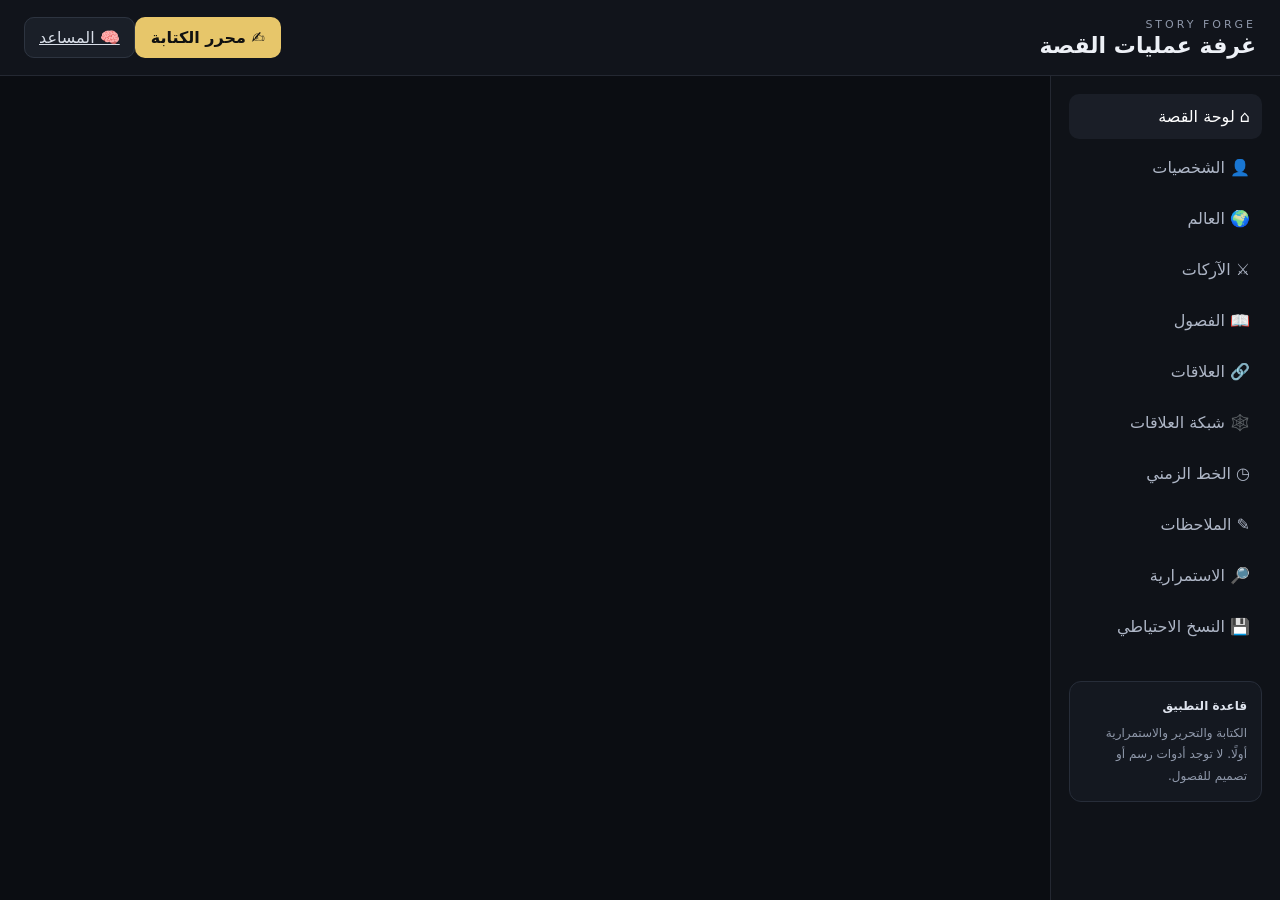
==== story-forge/index.html @ e612106c "fix(story-forge): remove incomplete version-history navigation" ====
<!doctype html><html lang="ar" dir="rtl"><head><meta charset="utf-8"><meta name="viewport" content="width=device-width,initial-scale=1,viewport-fit=cover"><meta name="theme-color" content="#0b0d12"><meta name="mobile-web-app-capable" content="yes"><meta name="apple-mobile-web-app-capable" content="yes"><link rel="manifest" href="manifest.webmanifest"><title>Story Forge — غرفة عمليات القصة</title><link rel="stylesheet" href="style.css"></head><body><header class="topbar"><div><div class="eyebrow">STORY FORGE</div><h1>غرفة عمليات القصة</h1></div><div class="top-actions"><a class="primary" href="writer.html">✍️ محرر الكتابة</a><a class="ghost" href="assistant.html">🧠 المساعد</a></div></header><div class="app"><aside class="sidebar"><button class="nav active" data-view="dashboard">⌂ لوحة القصة</button><button class="nav" data-view="characters">👤 الشخصيات</button><button class="nav" data-view="world">🌍 العالم</button><button class="nav" data-view="arcs">⚔️ الآركات</button><button class="nav" data-view="chapters">📖 الفصول</button><button class="nav" data-view="relationships">🔗 العلاقات</button><button class="nav" data-view="graph">🕸️ شبكة العلاقات</button><button class="nav" data-view="timeline">◷ الخط الزمني</button><button class="nav" data-view="notes">✎ الملاحظات</button><button class="nav" data-view="continuity">🔎 الاستمرارية</button><button class="nav" data-view="export">💾 النسخ الاحتياطي</button><div class="side-note"><b>قاعدة التطبيق</b><span>الكتابة والتحرير والاستمرارية أولًا. لا توجد أدوات رسم أو تصميم للفصول.</span></div></aside><main id="main"></main></div><script src="app.js"></script><script>if('serviceWorker' in navigator)navigator.serviceWorker.register('./sw.js').catch(()=>{});</script></body></html>
---- story-forge/style.css ----
*{box-sizing:border-box}body{margin:0;font-family:system-ui,-apple-system,Segoe UI,Tahoma,sans-serif;background:#0b0d12;color:#edf0f6}button,input,textarea,select,a{font:inherit}button,a{cursor:pointer}.topbar{height:76px;border-bottom:1px solid #242832;background:#11141b;display:flex;align-items:center;justify-content:space-between;padding:0 24px}.eyebrow{font-size:11px;letter-spacing:3px;color:#8f98aa}.topbar h1{margin:2px 0 0;font-size:22px}.primary{background:#e7c66a;color:#111;border:0;border-radius:10px;padding:11px 16px;font-weight:800;text-decoration:none}.app{display:grid;grid-template-columns:230px 1fr;min-height:calc(100vh - 76px)}.sidebar{border-left:1px solid #242832;background:#0f1218;padding:18px}.nav{width:100%;display:block;text-align:right;background:transparent;color:#aeb6c6;border:0;padding:13px 12px;border-radius:10px;margin-bottom:6px}.nav:hover,.nav.active{background:#1a1e27;color:#fff}.side-note{margin-top:32px;padding:14px;border:1px solid #272d39;border-radius:12px;background:#141820;color:#8f98aa;font-size:12px;line-height:1.8}.side-note b{display:block;color:#dfe4ee;margin-bottom:5px}.side-note span{display:block}main{padding:30px;max-width:1250px;width:100%;margin:auto}.hero{display:flex;justify-content:space-between;gap:20px;align-items:end;margin-bottom:24px}.hero h2{font-size:32px;margin:5px 0}.muted{color:#8993a6}.grid{display:grid;grid-template-columns:repeat(3,1fr);gap:14px}.card{background:#131720;border:1px solid #252b36;border-radius:15px;padding:18px}.stat{font-size:30px;font-weight:800;margin-top:7px}.section-title{margin:28px 0 12px;font-size:17px}.item{padding:15px;border-top:1px solid #272d39}.item:first-child{border-top:0}.pill{display:inline-block;padding:4px 8px;border-radius:999px;background:#202631;color:#cdd4df;font-size:11px}.danger{color:#ff8d8d;background:transparent;border:0;padding:10px 14px}.good{color:#9dd9aa}.two{display:grid;grid-template-columns:1fr 1fr;gap:10px}.empty{padding:40px;text-align:center;color:#7f899a;border:1px dashed #313745;border-radius:13px}.toolbar{display:flex;gap:8px;margin-bottom:14px}.search{flex:1;background:#11151d;border:1px solid #2a303c;color:#fff;border-radius:10px;padding:11px}.add{background:#1d2430;border:1px solid #313948;color:#fff;border-radius:10px;padding:10px 14px}.editor{display:grid;gap:10px}.editor input,.editor textarea,.editor select{width:100%;background:#0f131a;border:1px solid #2b313d;color:#fff;border-radius:10px;padding:12px}.editor textarea{min-height:160px;resize:vertical}.editor select{appearance:auto}.actions{display:flex;gap:8px;justify-content:flex-start}.save{background:#e7c66a;color:#111;border:0;border-radius:10px;padding:10px 14px;font-weight:800}.ghost{background:#1a1f28;color:#d8dee8;border:1px solid #2d3440;border-radius:10px;padding:10px 14px}.graph-wrap{overflow:auto}.graph-wrap svg{display:block;width:100%;min-width:700px;min-height:360px;color:#dfe4ee}.graph-wrap line{stroke-width:2}.graph-wrap circle{stroke-width:2}.writer{max-width:1250px}.writer-grid{display:grid;grid-template-columns:1fr 280px;gap:16px}.draft{min-height:55vh!important;line-height:1.9;font-size:17px}.writer strong{font-size:24px;display:block;margin-top:5px}@media(max-width:800px){.app{grid-template-columns:1fr}.sidebar{display:flex;overflow:auto;border-left:0;border-bottom:1px solid #242832;gap:5px;padding:10px}.nav{min-width:max-content;width:auto}.side-note{display:none}.grid,.two,.writer-grid{grid-template-columns:1fr}.topbar{padding:0 14px}.topbar h1{font-size:18px}main{padding:18px}.hero{align-items:start;flex-direction:column}.hero h2{font-size:26px}.toolbar{flex-direction:column}.search{width:100%}.draft{min-height:60vh!important}}
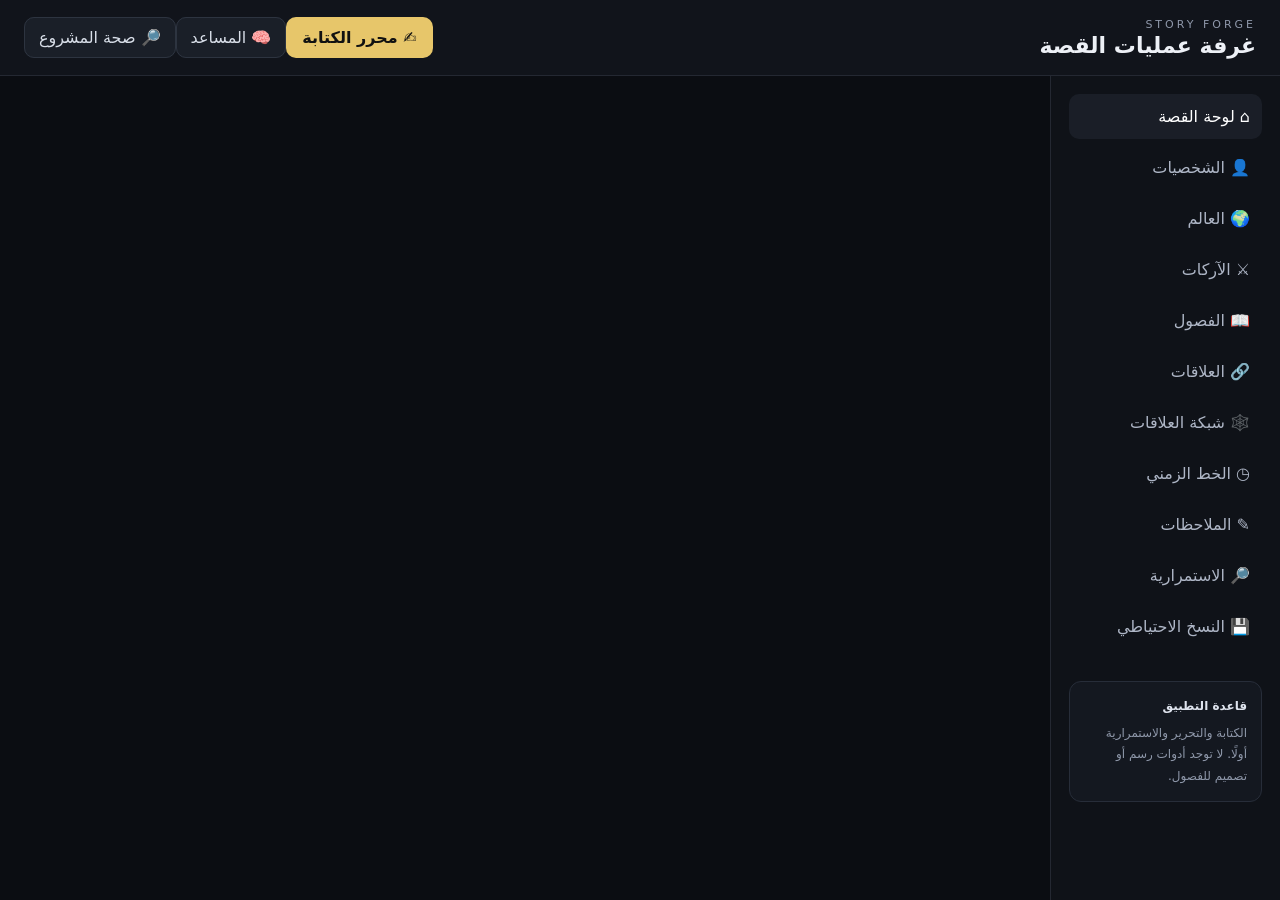
==== commit 41e55489: "feat(story-forge): add project health shortcut" ====
--- a/story-forge/index.html
+++ b/story-forge/index.html
@@ -1 +1 @@
-<!doctype html><html lang="ar" dir="rtl"><head><meta charset="utf-8"><meta name="viewport" content="width=device-width,initial-scale=1,viewport-fit=cover"><meta name="theme-color" content="#0b0d12"><meta name="mobile-web-app-capable" content="yes"><meta name="apple-mobile-web-app-capable" content="yes"><link rel="manifest" href="manifest.webmanifest"><title>Story Forge — غرفة عمليات القصة</title><link rel="stylesheet" href="style.css"></head><body><header class="topbar"><div><div class="eyebrow">STORY FORGE</div><h1>غرفة عمليات القصة</h1></div><div class="top-actions"><a class="primary" href="writer.html">✍️ محرر الكتابة</a><a class="ghost" href="assistant.html">🧠 المساعد</a></div></header><div class="app"><aside class="sidebar"><button class="nav active" data-view="dashboard">⌂ لوحة القصة</button><button class="nav" data-view="characters">👤 الشخصيات</button><button class="nav" data-view="world">🌍 العالم</button><button class="nav" data-view="arcs">⚔️ الآركات</button><button class="nav" data-view="chapters">📖 الفصول</button><button class="nav" data-view="relationships">🔗 العلاقات</button><button class="nav" data-view="graph">🕸️ شبكة العلاقات</button><button class="nav" data-view="timeline">◷ الخط الزمني</button><button class="nav" data-view="notes">✎ الملاحظات</button><button class="nav" data-view="continuity">🔎 الاستمرارية</button><button class="nav" data-view="export">💾 النسخ الاحتياطي</button><div class="side-note"><b>قاعدة التطبيق</b><span>الكتابة والتحرير والاستمرارية أولًا. لا توجد أدوات رسم أو تصميم للفصول.</span></div></aside><main id="main"></main></div><script src="app.js"></script><script>if('serviceWorker' in navigator)navigator.serviceWorker.register('./sw.js').catch(()=>{});</script></body></html>+<!doctype html><html lang="ar" dir="rtl"><head><meta charset="utf-8"><meta name="viewport" content="width=device-width,initial-scale=1,viewport-fit=cover"><meta name="theme-color" content="#0b0d12"><meta name="mobile-web-app-capable" content="yes"><meta name="apple-mobile-web-app-capable" content="yes"><link rel="manifest" href="manifest.webmanifest"><title>Story Forge — غرفة عمليات القصة</title><link rel="stylesheet" href="style.css"></head><body><header class="topbar"><div><div class="eyebrow">STORY FORGE</div><h1>غرفة عمليات القصة</h1></div><div class="top-actions"><a class="primary" href="writer.html">✍️ محرر الكتابة</a><a class="ghost" href="assistant.html">🧠 المساعد</a><a class="ghost" href="health.html">🔎 صحة المشروع</a></div></header><div class="app"><aside class="sidebar"><button class="nav active" data-view="dashboard">⌂ لوحة القصة</button><button class="nav" data-view="characters">👤 الشخصيات</button><button class="nav" data-view="world">🌍 العالم</button><button class="nav" data-view="arcs">⚔️ الآركات</button><button class="nav" data-view="chapters">📖 الفصول</button><button class="nav" data-view="relationships">🔗 العلاقات</button><button class="nav" data-view="graph">🕸️ شبكة العلاقات</button><button class="nav" data-view="timeline">◷ الخط الزمني</button><button class="nav" data-view="notes">✎ الملاحظات</button><button class="nav" data-view="continuity">🔎 الاستمرارية</button><button class="nav" data-view="export">💾 النسخ الاحتياطي</button><div class="side-note"><b>قاعدة التطبيق</b><span>الكتابة والتحرير والاستمرارية أولًا. لا توجد أدوات رسم أو تصميم للفصول.</span></div></aside><main id="main"></main></div><script src="app.js"></script><script>if('serviceWorker' in navigator)navigator.serviceWorker.register('./sw.js').catch(()=>{});</script></body></html>
--- a/story-forge/style.css
+++ b/story-forge/style.css
@@ -1 +1 @@
-*{box-sizing:border-box}body{margin:0;font-family:system-ui,-apple-system,Segoe UI,Tahoma,sans-serif;background:#0b0d12;color:#edf0f6}button,input,textarea,select,a{font:inherit}button,a{cursor:pointer}.topbar{height:76px;border-bottom:1px solid #242832;background:#11141b;display:flex;align-items:center;justify-content:space-between;padding:0 24px}.eyebrow{font-size:11px;letter-spacing:3px;color:#8f98aa}.topbar h1{margin:2px 0 0;font-size:22px}.primary{background:#e7c66a;color:#111;border:0;border-radius:10px;padding:11px 16px;font-weight:800;text-decoration:none}.app{display:grid;grid-template-columns:230px 1fr;min-height:calc(100vh - 76px)}.sidebar{border-left:1px solid #242832;background:#0f1218;padding:18px}.nav{width:100%;display:block;text-align:right;background:transparent;color:#aeb6c6;border:0;padding:13px 12px;border-radius:10px;margin-bottom:6px}.nav:hover,.nav.active{background:#1a1e27;color:#fff}.side-note{margin-top:32px;padding:14px;border:1px solid #272d39;border-radius:12px;background:#141820;color:#8f98aa;font-size:12px;line-height:1.8}.side-note b{display:block;color:#dfe4ee;margin-bottom:5px}.side-note span{display:block}main{padding:30px;max-width:1250px;width:100%;margin:auto}.hero{display:flex;justify-content:space-between;gap:20px;align-items:end;margin-bottom:24px}.hero h2{font-size:32px;margin:5px 0}.muted{color:#8993a6}.grid{display:grid;grid-template-columns:repeat(3,1fr);gap:14px}.card{background:#131720;border:1px solid #252b36;border-radius:15px;padding:18px}.stat{font-size:30px;font-weight:800;margin-top:7px}.section-title{margin:28px 0 12px;font-size:17px}.item{padding:15px;border-top:1px solid #272d39}.item:first-child{border-top:0}.pill{display:inline-block;padding:4px 8px;border-radius:999px;background:#202631;color:#cdd4df;font-size:11px}.danger{color:#ff8d8d;background:transparent;border:0;padding:10px 14px}.good{color:#9dd9aa}.two{display:grid;grid-template-columns:1fr 1fr;gap:10px}.empty{padding:40px;text-align:center;color:#7f899a;border:1px dashed #313745;border-radius:13px}.toolbar{display:flex;gap:8px;margin-bottom:14px}.search{flex:1;background:#11151d;border:1px solid #2a303c;color:#fff;border-radius:10px;padding:11px}.add{background:#1d2430;border:1px solid #313948;color:#fff;border-radius:10px;padding:10px 14px}.editor{display:grid;gap:10px}.editor input,.editor textarea,.editor select{width:100%;background:#0f131a;border:1px solid #2b313d;color:#fff;border-radius:10px;padding:12px}.editor textarea{min-height:160px;resize:vertical}.editor select{appearance:auto}.actions{display:flex;gap:8px;justify-content:flex-start}.save{background:#e7c66a;color:#111;border:0;border-radius:10px;padding:10px 14px;font-weight:800}.ghost{background:#1a1f28;color:#d8dee8;border:1px solid #2d3440;border-radius:10px;padding:10px 14px}.graph-wrap{overflow:auto}.graph-wrap svg{display:block;width:100%;min-width:700px;min-height:360px;color:#dfe4ee}.graph-wrap line{stroke-width:2}.graph-wrap circle{stroke-width:2}.writer{max-width:1250px}.writer-grid{display:grid;grid-template-columns:1fr 280px;gap:16px}.draft{min-height:55vh!important;line-height:1.9;font-size:17px}.writer strong{font-size:24px;display:block;margin-top:5px}@media(max-width:800px){.app{grid-template-columns:1fr}.sidebar{display:flex;overflow:auto;border-left:0;border-bottom:1px solid #242832;gap:5px;padding:10px}.nav{min-width:max-content;width:auto}.side-note{display:none}.grid,.two,.writer-grid{grid-template-columns:1fr}.topbar{padding:0 14px}.topbar h1{font-size:18px}main{padding:18px}.hero{align-items:start;flex-direction:column}.hero h2{font-size:26px}.toolbar{flex-direction:column}.search{width:100%}.draft{min-height:60vh!important}}
+*{box-sizing:border-box}body{margin:0;font-family:system-ui,-apple-system,Segoe UI,Tahoma,sans-serif;background:#0b0d12;color:#edf0f6}button,input,textarea,select,a{font:inherit}button,a{cursor:pointer}.topbar{height:76px;border-bottom:1px solid #242832;background:#11141b;display:flex;align-items:center;justify-content:space-between;padding:0 24px}.eyebrow{font-size:11px;letter-spacing:3px;color:#8f98aa}.topbar h1{margin:2px 0 0;font-size:22px}.primary{background:#e7c66a;color:#111;border:0;border-radius:10px;padding:11px 16px;font-weight:800;text-decoration:none}.app{display:grid;grid-template-columns:230px 1fr;min-height:calc(100vh - 76px)}.sidebar{border-left:1px solid #242832;background:#0f1218;padding:18px}.nav{width:100%;display:block;text-align:right;background:transparent;color:#aeb6c6;border:0;padding:13px 12px;border-radius:10px;margin-bottom:6px}.nav:hover,.nav.active{background:#1a1e27;color:#fff}.side-note{margin-top:32px;padding:14px;border:1px solid #272d39;border-radius:12px;background:#141820;color:#8f98aa;font-size:12px;line-height:1.8}.side-note b{display:block;color:#dfe4ee;margin-bottom:5px}.side-note span{display:block}main{padding:30px;max-width:1250px;width:100%;margin:auto}.hero{display:flex;justify-content:space-between;gap:20px;align-items:end;margin-bottom:24px}.hero h2{font-size:32px;margin:5px 0}.muted{color:#8993a6}.grid{display:grid;grid-template-columns:repeat(3,1fr);gap:14px}.card{background:#131720;border:1px solid #252b36;border-radius:15px;padding:18px}.stat{font-size:30px;font-weight:800;margin-top:7px}.section-title{margin:28px 0 12px;font-size:17px}.item{padding:15px;border-top:1px solid #272d39}.item:first-child{border-top:0}.pill{display:inline-block;padding:4px 8px;border-radius:999px;background:#202631;color:#cdd4df;font-size:11px}.danger{color:#ff8d8d;background:transparent;border:0;padding:10px 14px}.good{color:#9dd9aa}.two{display:grid;grid-template-columns:1fr 1fr;gap:10px}.empty{padding:40px;text-align:center;color:#7f899a;border:1px dashed #313745;border-radius:13px}.toolbar{display:flex;gap:8px;margin-bottom:14px}.search{flex:1;background:#11151d;border:1px solid #2a303c;color:#fff;border-radius:10px;padding:11px}.add{background:#1d2430;border:1px solid #313948;color:#fff;border-radius:10px;padding:10px 14px}.editor{display:grid;gap:10px}.editor input,.editor textarea,.editor select{width:100%;background:#0f131a;border:1px solid #2b313d;color:#fff;border-radius:10px;padding:12px}.editor textarea{min-height:160px;resize:vertical}.editor select{appearance:auto}.actions{display:flex;gap:8px;justify-content:flex-start;flex-wrap:wrap}.save{background:#e7c66a;color:#111;border:0;border-radius:10px;padding:10px 14px;font-weight:800}.ghost{background:#1a1f28;color:#d8dee8;border:1px solid #2d3440;border-radius:10px;padding:10px 14px;text-decoration:none}.graph-wrap{overflow:auto}.graph-wrap svg{display:block;width:100%;min-width:700px;min-height:360px;color:#dfe4ee}.graph-wrap line{stroke-width:2}.graph-wrap circle{stroke-width:2}.writer{max-width:1250px}.writer-grid{display:grid;grid-template-columns:1fr 280px;gap:16px}.draft{min-height:55vh!important;line-height:1.9;font-size:17px}.writer strong{font-size:24px;display:block;margin-top:5px}.progress-card{background:#0f131a;border:1px solid #2b313d;border-radius:10px;padding:12px}.progress{height:8px;background:#202631;border-radius:999px;overflow:hidden;margin-top:8px}.progress span{display:block;height:100%;width:0;background:#e7c66a;transition:width .2s ease}.context{white-space:pre-wrap;word-break:break-word;background:#0f131a;border:1px solid #2b313d;border-radius:10px;padding:14px;min-height:180px;color:#cdd4df;font-family:inherit;line-height:1.8}.assistant-output{line-height:1.9}.focus-mode .topbar{position:fixed;top:0;left:0;right:0;z-index:10}.focus-mode main{padding-top:105px;max-width:1000px}.focus-mode .hero,.focus-mode main>.card:not(.editor):not(:last-child){display:none}.focus-mode .editor{min-height:calc(100vh - 120px);border:0;background:transparent;padding:0}.focus-mode .editor .draft{min-height:72vh!important;font-size:19px;background:transparent;border-color:#1d222c}.focus-mode .editor input,.focus-mode .editor .two,.focus-mode .editor .progress-card{max-width:1000px}.focus-mode .editor .actions{position:sticky;bottom:10px;background:#0b0d12dd;padding:8px;border-radius:12px;backdrop-filter:blur(8px)}body.focus-mode{background:#090b0f}@media(max-width:800px){.app{grid-template-columns:1fr}.sidebar{display:flex;overflow:auto;border-left:0;border-bottom:1px solid #242832;gap:5px;padding:10px}.nav{min-width:max-content;width:auto}.side-note{display:none}.grid,.two,.writer-grid{grid-template-columns:1fr}.topbar{padding:0 14px;height:70px}.topbar h1{font-size:18px}main{padding:18px}.hero{align-items:start;flex-direction:column}.hero h2{font-size:26px}.toolbar{flex-direction:column}.search{width:100%}.draft{min-height:60vh!important}.focus-mode .topbar{height:58px}.focus-mode main{padding:74px 10px 10px}.focus-mode .editor{min-height:calc(100vh - 80px)}.focus-mode .editor .draft{min-height:75vh!important;font-size:18px}.focus-mode .editor .actions{bottom:4px}.primary,.ghost{padding:9px 11px}}
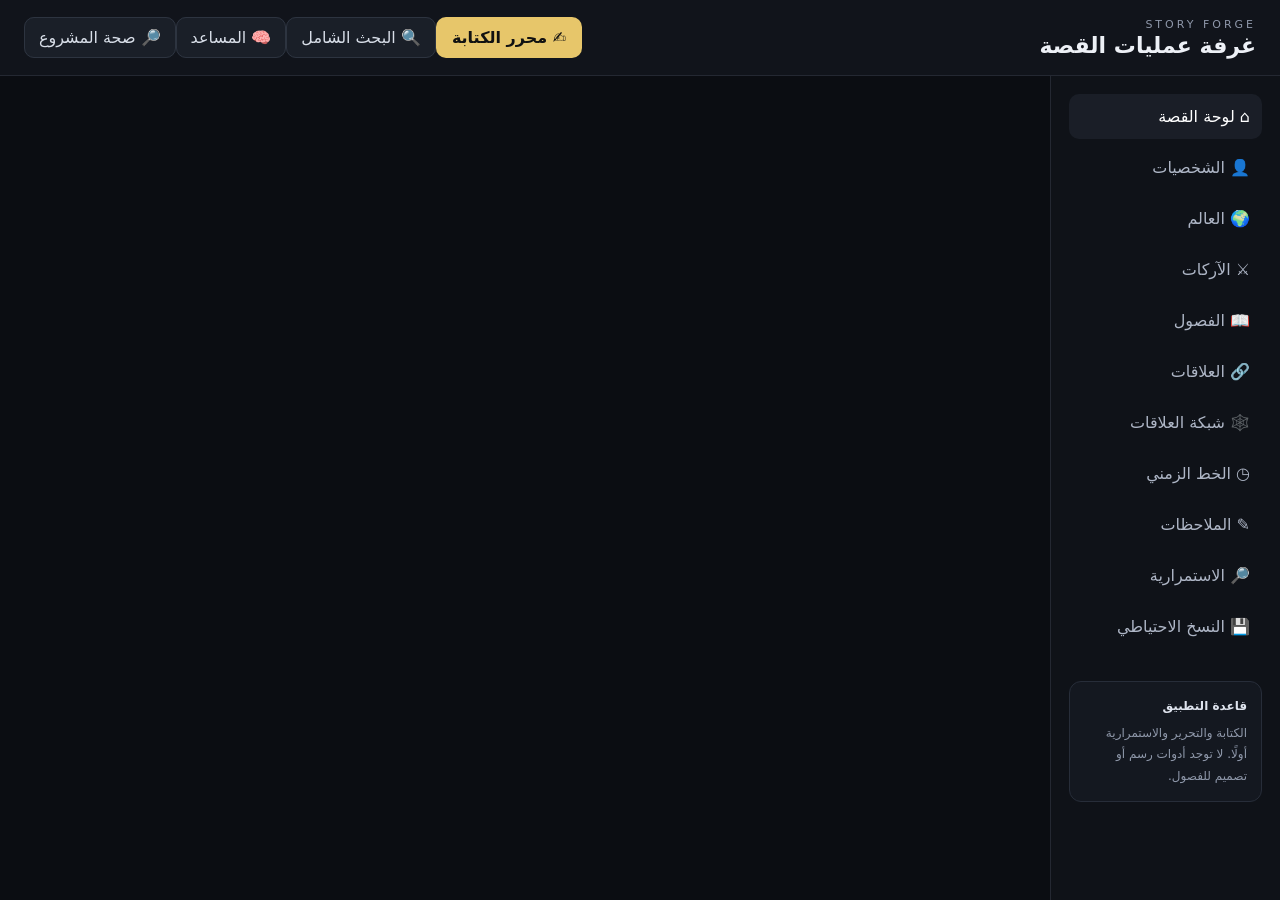
==== commit 8c6ad67a: "feat(story-forge): add global search to main navigation" ====
--- a/story-forge/index.html
+++ b/story-forge/index.html
@@ -1 +1 @@
-<!doctype html><html lang="ar" dir="rtl"><head><meta charset="utf-8"><meta name="viewport" content="width=device-width,initial-scale=1,viewport-fit=cover"><meta name="theme-color" content="#0b0d12"><meta name="mobile-web-app-capable" content="yes"><meta name="apple-mobile-web-app-capable" content="yes"><link rel="manifest" href="manifest.webmanifest"><title>Story Forge — غرفة عمليات القصة</title><link rel="stylesheet" href="style.css"></head><body><header class="topbar"><div><div class="eyebrow">STORY FORGE</div><h1>غرفة عمليات القصة</h1></div><div class="top-actions"><a class="primary" href="writer.html">✍️ محرر الكتابة</a><a class="ghost" href="assistant.html">🧠 المساعد</a><a class="ghost" href="health.html">🔎 صحة المشروع</a></div></header><div class="app"><aside class="sidebar"><button class="nav active" data-view="dashboard">⌂ لوحة القصة</button><button class="nav" data-view="characters">👤 الشخصيات</button><button class="nav" data-view="world">🌍 العالم</button><button class="nav" data-view="arcs">⚔️ الآركات</button><button class="nav" data-view="chapters">📖 الفصول</button><button class="nav" data-view="relationships">🔗 العلاقات</button><button class="nav" data-view="graph">🕸️ شبكة العلاقات</button><button class="nav" data-view="timeline">◷ الخط الزمني</button><button class="nav" data-view="notes">✎ الملاحظات</button><button class="nav" data-view="continuity">🔎 الاستمرارية</button><button class="nav" data-view="export">💾 النسخ الاحتياطي</button><div class="side-note"><b>قاعدة التطبيق</b><span>الكتابة والتحرير والاستمرارية أولًا. لا توجد أدوات رسم أو تصميم للفصول.</span></div></aside><main id="main"></main></div><script src="app.js"></script><script>if('serviceWorker' in navigator)navigator.serviceWorker.register('./sw.js').catch(()=>{});</script></body></html>+<!doctype html><html lang="ar" dir="rtl"><head><meta charset="utf-8"><meta name="viewport" content="width=device-width,initial-scale=1,viewport-fit=cover"><meta name="theme-color" content="#0b0d12"><meta name="apple-mobile-web-app-capable" content="yes"><link rel="manifest" href="manifest.webmanifest"><title>Story Forge — غرفة عمليات القصة</title><link rel="stylesheet" href="style.css"></head><body><header class="topbar"><div><div class="eyebrow">STORY FORGE</div><h1>غرفة عمليات القصة</h1></div><div class="top-actions"><a class="primary" href="writer.html">✍️ محرر الكتابة</a><a class="ghost" href="search.html">🔍 البحث الشامل</a><a class="ghost" href="assistant.html">🧠 المساعد</a><a class="ghost" href="health.html">🔎 صحة المشروع</a></div></header><div class="app"><aside class="sidebar"><button class="nav active" data-view="dashboard">⌂ لوحة القصة</button><button class="nav" data-view="characters">👤 الشخصيات</button><button class="nav" data-view="world">🌍 العالم</button><button class="nav" data-view="arcs">⚔️ الآركات</button><button class="nav" data-view="chapters">📖 الفصول</button><button class="nav" data-view="relationships">🔗 العلاقات</button><button class="nav" data-view="graph">🕸️ شبكة العلاقات</button><button class="nav" data-view="timeline">◷ الخط الزمني</button><button class="nav" data-view="notes">✎ الملاحظات</button><button class="nav" data-view="continuity">🔎 الاستمرارية</button><button class="nav" data-view="export">💾 النسخ الاحتياطي</button><div class="side-note"><b>قاعدة التطبيق</b><span>الكتابة والتحرير والاستمرارية أولًا. لا توجد أدوات رسم أو تصميم للفصول.</span></div></aside><main id="main"></main></div><script src="app.js"></script><script>if('serviceWorker' in navigator)navigator.serviceWorker.register('./sw.js').catch(()=>{});</script></body></html>
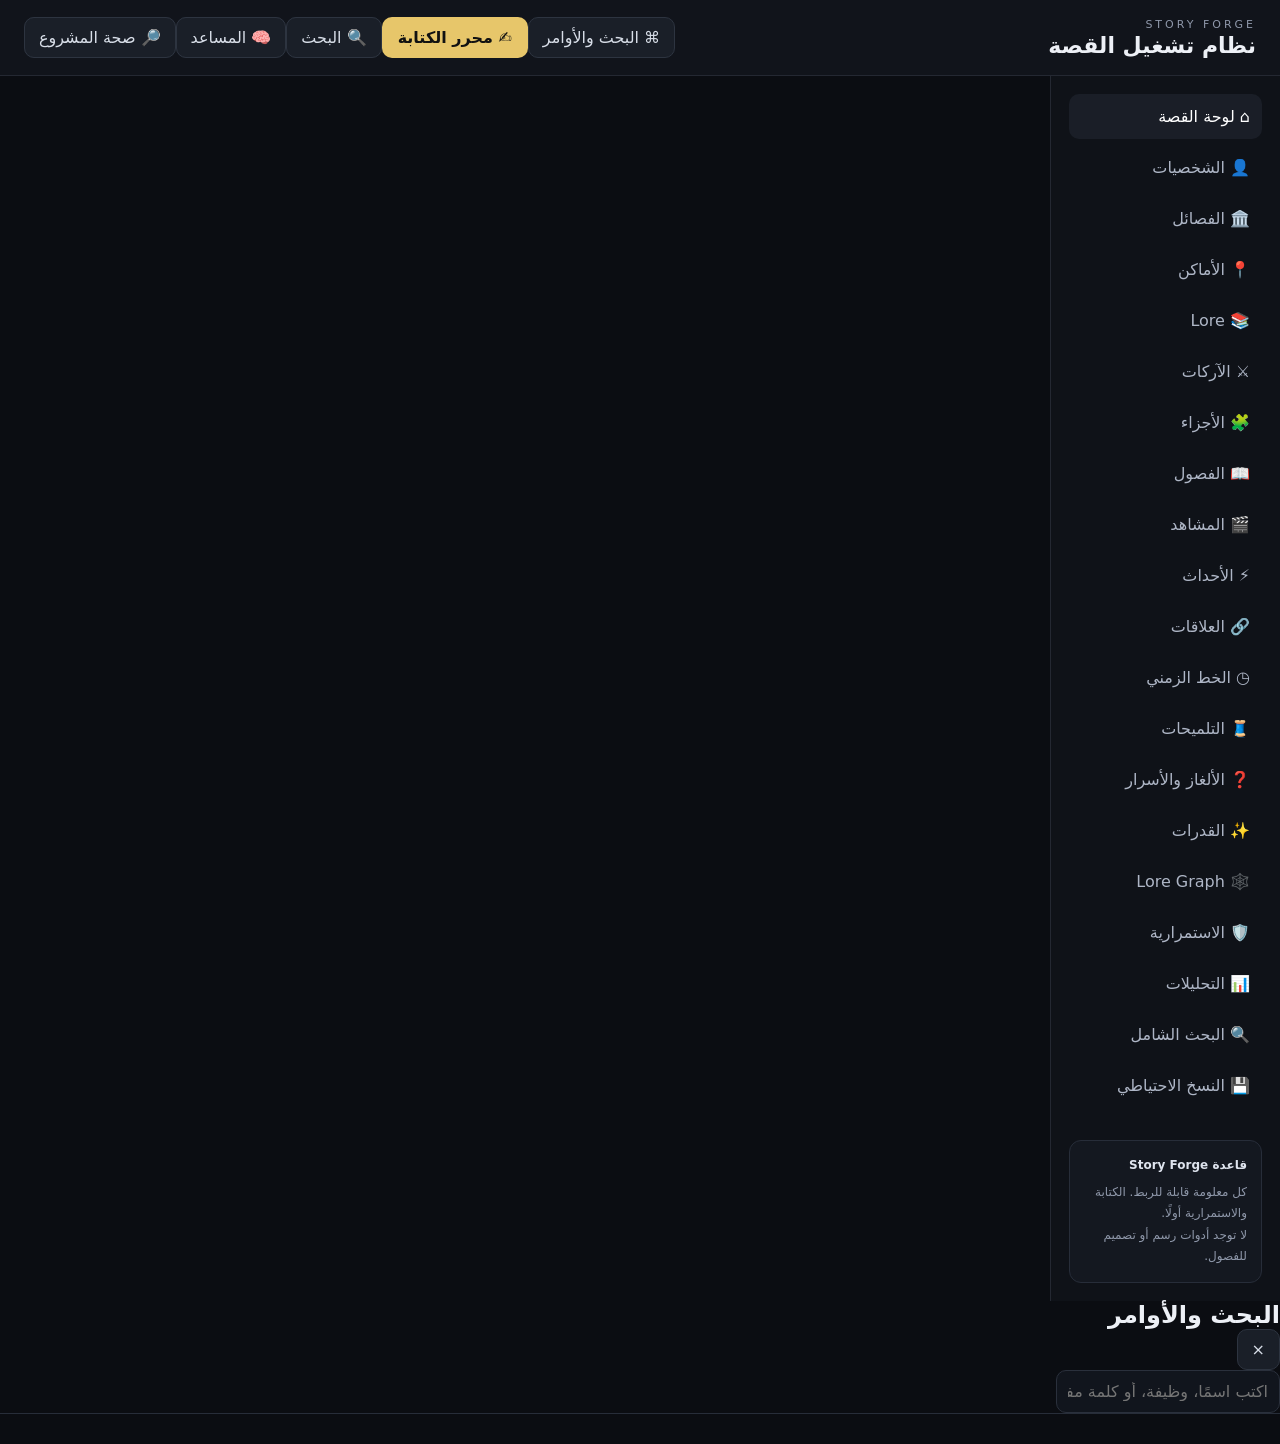
==== commit 9191489e: "feat(story-forge): centralize navigation around story systems" ====
--- a/story-forge/index.html
+++ b/story-forge/index.html
@@ -1 +1 @@
-<!doctype html><html lang="ar" dir="rtl"><head><meta charset="utf-8"><meta name="viewport" content="width=device-width,initial-scale=1,viewport-fit=cover"><meta name="theme-color" content="#0b0d12"><meta name="apple-mobile-web-app-capable" content="yes"><link rel="manifest" href="manifest.webmanifest"><title>Story Forge — غرفة عمليات القصة</title><link rel="stylesheet" href="style.css"></head><body><header class="topbar"><div><div class="eyebrow">STORY FORGE</div><h1>غرفة عمليات القصة</h1></div><div class="top-actions"><a class="primary" href="writer.html">✍️ محرر الكتابة</a><a class="ghost" href="search.html">🔍 البحث الشامل</a><a class="ghost" href="assistant.html">🧠 المساعد</a><a class="ghost" href="health.html">🔎 صحة المشروع</a></div></header><div class="app"><aside class="sidebar"><button class="nav active" data-view="dashboard">⌂ لوحة القصة</button><button class="nav" data-view="characters">👤 الشخصيات</button><button class="nav" data-view="world">🌍 العالم</button><button class="nav" data-view="arcs">⚔️ الآركات</button><button class="nav" data-view="chapters">📖 الفصول</button><button class="nav" data-view="relationships">🔗 العلاقات</button><button class="nav" data-view="graph">🕸️ شبكة العلاقات</button><button class="nav" data-view="timeline">◷ الخط الزمني</button><button class="nav" data-view="notes">✎ الملاحظات</button><button class="nav" data-view="continuity">🔎 الاستمرارية</button><button class="nav" data-view="export">💾 النسخ الاحتياطي</button><div class="side-note"><b>قاعدة التطبيق</b><span>الكتابة والتحرير والاستمرارية أولًا. لا توجد أدوات رسم أو تصميم للفصول.</span></div></aside><main id="main"></main></div><script src="app.js"></script><script>if('serviceWorker' in navigator)navigator.serviceWorker.register('./sw.js').catch(()=>{});</script></body></html>+<!doctype html><html lang="ar" dir="rtl"><head><meta charset="utf-8"><meta name="viewport" content="width=device-width,initial-scale=1,viewport-fit=cover"><meta name="theme-color" content="#0b0d12"><meta name="apple-mobile-web-app-capable" content="yes"><link rel="manifest" href="manifest.webmanifest"><title>Story Forge — نظام تشغيل القصة</title><link rel="stylesheet" href="style.css"></head><body><header class="topbar"><div><div class="eyebrow">STORY FORGE</div><h1>نظام تشغيل القصة</h1></div><div class="top-actions"><button class="ghost" id="paletteBtn">⌘ البحث والأوامر</button><a class="primary" href="writer.html">✍️ محرر الكتابة</a><a class="ghost" href="search.html">🔍 البحث</a><a class="ghost" href="assistant.html">🧠 المساعد</a><a class="ghost" href="health.html">🔎 صحة المشروع</a></div></header><div class="app"><aside class="sidebar"><button class="nav active" data-view="dashboard">⌂ لوحة القصة</button><button class="nav" data-view="characters">👤 الشخصيات</button><button class="nav" data-view="factions">🏛️ الفصائل</button><button class="nav" data-view="locations">📍 الأماكن</button><button class="nav" data-view="lore">📚 Lore</button><button class="nav" data-view="arcs">⚔️ الآركات</button><button class="nav" data-view="acts">🧩 الأجزاء</button><button class="nav" data-view="chapters">📖 الفصول</button><button class="nav" data-view="scenes">🎬 المشاهد</button><button class="nav" data-view="events">⚡ الأحداث</button><button class="nav" data-view="relationships">🔗 العلاقات</button><button class="nav" data-view="timeline">◷ الخط الزمني</button><button class="nav" data-view="foreshadows">🧵 التلميحات</button><button class="nav" data-view="mysteries">❓ الألغاز والأسرار</button><button class="nav" data-view="abilities">✨ القدرات</button><button class="nav" data-view="graph">🕸️ Lore Graph</button><button class="nav" data-view="continuity">🛡️ الاستمرارية</button><button class="nav" data-view="analytics">📊 التحليلات</button><button class="nav" data-view="search">🔍 البحث الشامل</button><button class="nav" data-view="export">💾 النسخ الاحتياطي</button><div class="side-note"><b>قاعدة Story Forge</b><span>كل معلومة قابلة للربط. الكتابة والاستمرارية أولًا.</span><span>لا توجد أدوات رسم أو تصميم للفصول.</span></div></aside><main id="main"></main></div><div id="palette" class="modal hidden"><div class="modal-card"><div class="row"><h2 style="margin:0">البحث والأوامر</h2><button id="closePalette" class="ghost">×</button></div><input id="paletteInput" class="search" placeholder="اكتب اسمًا، وظيفة، أو كلمة مفتاحية..."><div id="paletteResults" class="item"></div></div></div><script src="core.js"></script><script src="app.js"></script><script>if('serviceWorker' in navigator)navigator.serviceWorker.register('./sw.js').catch(()=>{});</script></body></html>
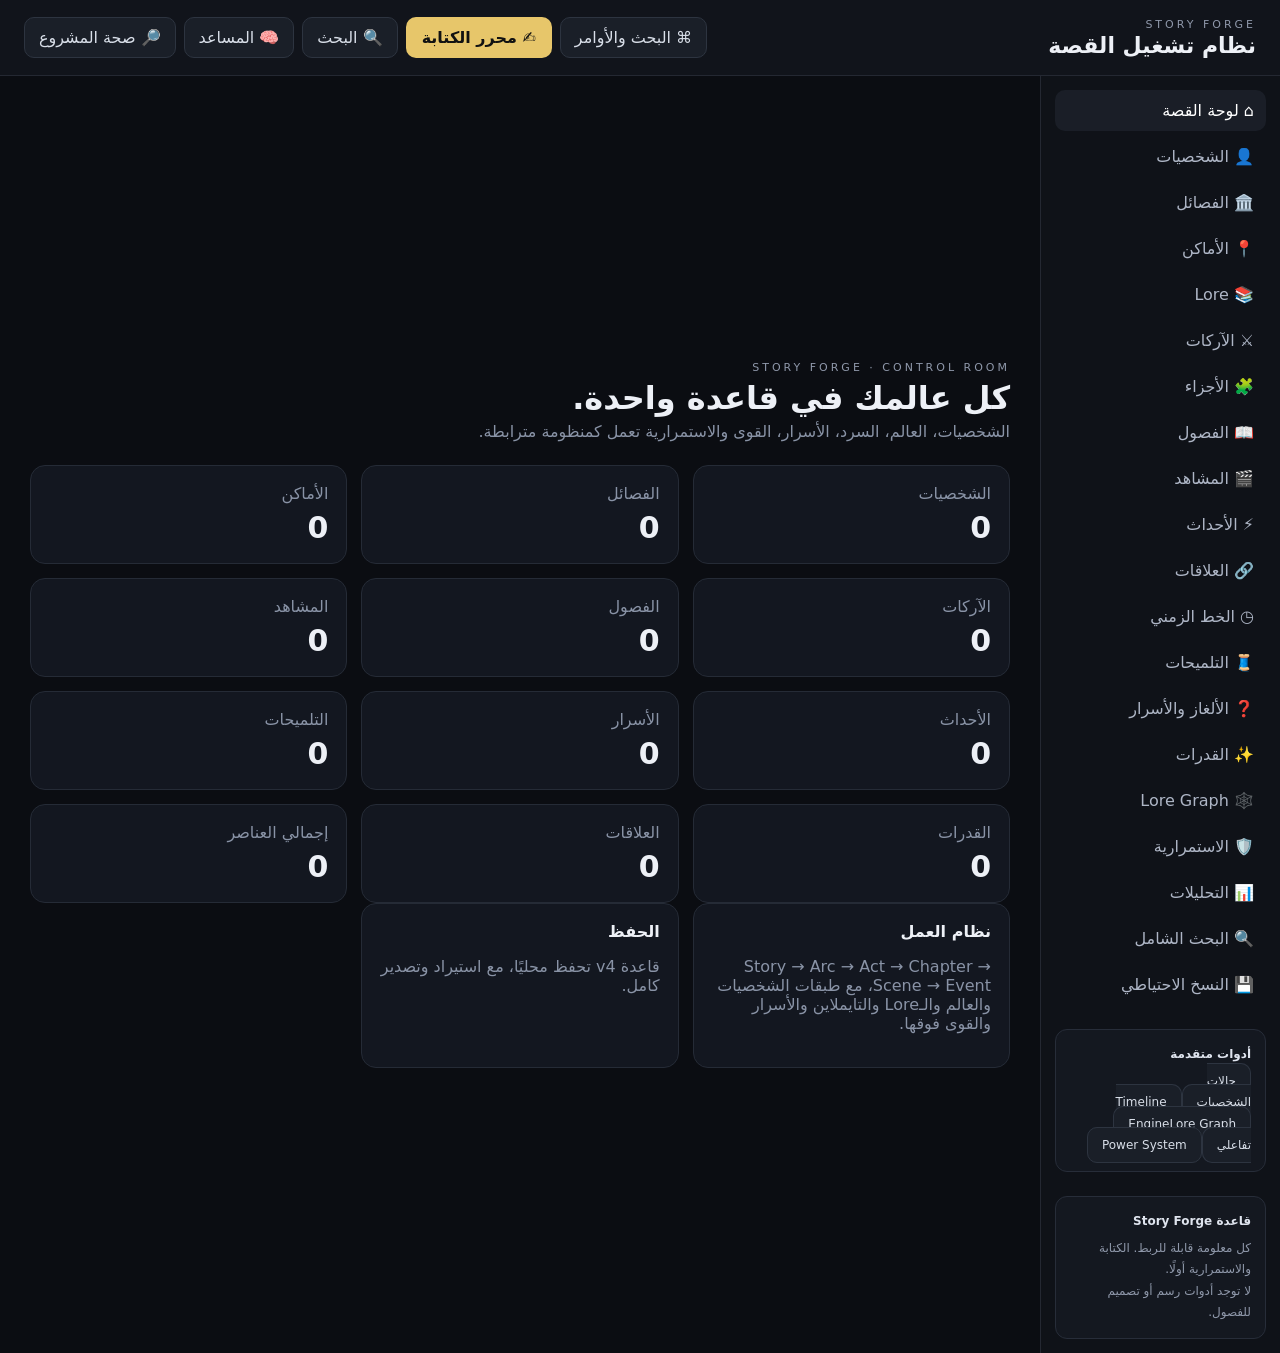
==== commit 2a812f62: "feat(story-forge): expose advanced story system tools from main hub" ====
--- a/story-forge/index.html
+++ b/story-forge/index.html
@@ -1 +1 @@
-<!doctype html><html lang="ar" dir="rtl"><head><meta charset="utf-8"><meta name="viewport" content="width=device-width,initial-scale=1,viewport-fit=cover"><meta name="theme-color" content="#0b0d12"><meta name="apple-mobile-web-app-capable" content="yes"><link rel="manifest" href="manifest.webmanifest"><title>Story Forge — نظام تشغيل القصة</title><link rel="stylesheet" href="style.css"></head><body><header class="topbar"><div><div class="eyebrow">STORY FORGE</div><h1>نظام تشغيل القصة</h1></div><div class="top-actions"><button class="ghost" id="paletteBtn">⌘ البحث والأوامر</button><a class="primary" href="writer.html">✍️ محرر الكتابة</a><a class="ghost" href="search.html">🔍 البحث</a><a class="ghost" href="assistant.html">🧠 المساعد</a><a class="ghost" href="health.html">🔎 صحة المشروع</a></div></header><div class="app"><aside class="sidebar"><button class="nav active" data-view="dashboard">⌂ لوحة القصة</button><button class="nav" data-view="characters">👤 الشخصيات</button><button class="nav" data-view="factions">🏛️ الفصائل</button><button class="nav" data-view="locations">📍 الأماكن</button><button class="nav" data-view="lore">📚 Lore</button><button class="nav" data-view="arcs">⚔️ الآركات</button><button class="nav" data-view="acts">🧩 الأجزاء</button><button class="nav" data-view="chapters">📖 الفصول</button><button class="nav" data-view="scenes">🎬 المشاهد</button><button class="nav" data-view="events">⚡ الأحداث</button><button class="nav" data-view="relationships">🔗 العلاقات</button><button class="nav" data-view="timeline">◷ الخط الزمني</button><button class="nav" data-view="foreshadows">🧵 التلميحات</button><button class="nav" data-view="mysteries">❓ الألغاز والأسرار</button><button class="nav" data-view="abilities">✨ القدرات</button><button class="nav" data-view="graph">🕸️ Lore Graph</button><button class="nav" data-view="continuity">🛡️ الاستمرارية</button><button class="nav" data-view="analytics">📊 التحليلات</button><button class="nav" data-view="search">🔍 البحث الشامل</button><button class="nav" data-view="export">💾 النسخ الاحتياطي</button><div class="side-note"><b>قاعدة Story Forge</b><span>كل معلومة قابلة للربط. الكتابة والاستمرارية أولًا.</span><span>لا توجد أدوات رسم أو تصميم للفصول.</span></div></aside><main id="main"></main></div><div id="palette" class="modal hidden"><div class="modal-card"><div class="row"><h2 style="margin:0">البحث والأوامر</h2><button id="closePalette" class="ghost">×</button></div><input id="paletteInput" class="search" placeholder="اكتب اسمًا، وظيفة، أو كلمة مفتاحية..."><div id="paletteResults" class="item"></div></div></div><script src="core.js"></script><script src="app.js"></script><script>if('serviceWorker' in navigator)navigator.serviceWorker.register('./sw.js').catch(()=>{});</script></body></html>+<!doctype html><html lang="ar" dir="rtl"><head><meta charset="utf-8"><meta name="viewport" content="width=device-width,initial-scale=1,viewport-fit=cover"><meta name="theme-color" content="#0b0d12"><link rel="manifest" href="manifest.webmanifest"><title>Story Forge — نظام تشغيل القصة</title><link rel="stylesheet" href="style.css"></head><body><header class="topbar"><div><div class="eyebrow">STORY FORGE</div><h1>نظام تشغيل القصة</h1></div><div class="top-actions"><button class="ghost" id="paletteBtn">⌘ البحث والأوامر</button><a class="primary" href="writer.html">✍️ محرر الكتابة</a><a class="ghost" href="search.html">🔍 البحث</a><a class="ghost" href="assistant.html">🧠 المساعد</a><a class="ghost" href="health.html">🔎 صحة المشروع</a></div></header><div class="app"><aside class="sidebar"><button class="nav active" data-view="dashboard">⌂ لوحة القصة</button><button class="nav" data-view="characters">👤 الشخصيات</button><button class="nav" data-view="factions">🏛️ الفصائل</button><button class="nav" data-view="locations">📍 الأماكن</button><button class="nav" data-view="lore">📚 Lore</button><button class="nav" data-view="arcs">⚔️ الآركات</button><button class="nav" data-view="acts">🧩 الأجزاء</button><button class="nav" data-view="chapters">📖 الفصول</button><button class="nav" data-view="scenes">🎬 المشاهد</button><button class="nav" data-view="events">⚡ الأحداث</button><button class="nav" data-view="relationships">🔗 العلاقات</button><button class="nav" data-view="timeline">◷ الخط الزمني</button><button class="nav" data-view="foreshadows">🧵 التلميحات</button><button class="nav" data-view="mysteries">❓ الألغاز والأسرار</button><button class="nav" data-view="abilities">✨ القدرات</button><button class="nav" data-view="graph">🕸️ Lore Graph</button><button class="nav" data-view="continuity">🛡️ الاستمرارية</button><button class="nav" data-view="analytics">📊 التحليلات</button><button class="nav" data-view="search">🔍 البحث الشامل</button><button class="nav" data-view="export">💾 النسخ الاحتياطي</button><div class="side-note"><b>أدوات متقدمة</b><a class="ghost" href="states.html">حالات الشخصيات</a><a class="ghost" href="timeline-engine.html">Timeline Engine</a><a class="ghost" href="graph.html">Lore Graph تفاعلي</a><a class="ghost" href="power.html">Power System</a></div><div class="side-note"><b>قاعدة Story Forge</b><span>كل معلومة قابلة للربط. الكتابة والاستمرارية أولًا.</span><span>لا توجد أدوات رسم أو تصميم للفصول.</span></div></aside><main id="main"></main></div><div id="palette" class="modal hidden"><div class="modal-card"><div class="row"><h2 style="margin:0">البحث والأوامر</h2><button id="closePalette" class="ghost">×</button></div><input id="paletteInput" class="search" placeholder="اكتب اسمًا، وظيفة، أو كلمة مفتاحية..."><div id="paletteResults" class="item"></div></div></div><script src="core.js"></script><script src="app.js"></script><script>if('serviceWorker' in navigator)navigator.serviceWorker.register('./sw.js').catch(()=>{});</script></body></html>
--- a/story-forge/style.css
+++ b/story-forge/style.css
@@ -1 +1 @@
-*{box-sizing:border-box}body{margin:0;font-family:system-ui,-apple-system,Segoe UI,Tahoma,sans-serif;background:#0b0d12;color:#edf0f6}button,input,textarea,select,a{font:inherit}button,a{cursor:pointer}.topbar{height:76px;border-bottom:1px solid #242832;background:#11141b;display:flex;align-items:center;justify-content:space-between;padding:0 24px}.eyebrow{font-size:11px;letter-spacing:3px;color:#8f98aa}.topbar h1{margin:2px 0 0;font-size:22px}.primary{background:#e7c66a;color:#111;border:0;border-radius:10px;padding:11px 16px;font-weight:800;text-decoration:none}.app{display:grid;grid-template-columns:230px 1fr;min-height:calc(100vh - 76px)}.sidebar{border-left:1px solid #242832;background:#0f1218;padding:18px}.nav{width:100%;display:block;text-align:right;background:transparent;color:#aeb6c6;border:0;padding:13px 12px;border-radius:10px;margin-bottom:6px}.nav:hover,.nav.active{background:#1a1e27;color:#fff}.side-note{margin-top:32px;padding:14px;border:1px solid #272d39;border-radius:12px;background:#141820;color:#8f98aa;font-size:12px;line-height:1.8}.side-note b{display:block;color:#dfe4ee;margin-bottom:5px}.side-note span{display:block}main{padding:30px;max-width:1250px;width:100%;margin:auto}.hero{display:flex;justify-content:space-between;gap:20px;align-items:end;margin-bottom:24px}.hero h2{font-size:32px;margin:5px 0}.muted{color:#8993a6}.grid{display:grid;grid-template-columns:repeat(3,1fr);gap:14px}.card{background:#131720;border:1px solid #252b36;border-radius:15px;padding:18px}.stat{font-size:30px;font-weight:800;margin-top:7px}.section-title{margin:28px 0 12px;font-size:17px}.item{padding:15px;border-top:1px solid #272d39}.item:first-child{border-top:0}.pill{display:inline-block;padding:4px 8px;border-radius:999px;background:#202631;color:#cdd4df;font-size:11px}.danger{color:#ff8d8d;background:transparent;border:0;padding:10px 14px}.good{color:#9dd9aa}.two{display:grid;grid-template-columns:1fr 1fr;gap:10px}.empty{padding:40px;text-align:center;color:#7f899a;border:1px dashed #313745;border-radius:13px}.toolbar{display:flex;gap:8px;margin-bottom:14px}.search{flex:1;background:#11151d;border:1px solid #2a303c;color:#fff;border-radius:10px;padding:11px}.add{background:#1d2430;border:1px solid #313948;color:#fff;border-radius:10px;padding:10px 14px}.editor{display:grid;gap:10px}.editor input,.editor textarea,.editor select{width:100%;background:#0f131a;border:1px solid #2b313d;color:#fff;border-radius:10px;padding:12px}.editor textarea{min-height:160px;resize:vertical}.editor select{appearance:auto}.actions{display:flex;gap:8px;justify-content:flex-start;flex-wrap:wrap}.save{background:#e7c66a;color:#111;border:0;border-radius:10px;padding:10px 14px;font-weight:800}.ghost{background:#1a1f28;color:#d8dee8;border:1px solid #2d3440;border-radius:10px;padding:10px 14px;text-decoration:none}.graph-wrap{overflow:auto}.graph-wrap svg{display:block;width:100%;min-width:700px;min-height:360px;color:#dfe4ee}.graph-wrap line{stroke-width:2}.graph-wrap circle{stroke-width:2}.writer{max-width:1250px}.writer-grid{display:grid;grid-template-columns:1fr 280px;gap:16px}.draft{min-height:55vh!important;line-height:1.9;font-size:17px}.writer strong{font-size:24px;display:block;margin-top:5px}.progress-card{background:#0f131a;border:1px solid #2b313d;border-radius:10px;padding:12px}.progress{height:8px;background:#202631;border-radius:999px;overflow:hidden;margin-top:8px}.progress span{display:block;height:100%;width:0;background:#e7c66a;transition:width .2s ease}.context{white-space:pre-wrap;word-break:break-word;background:#0f131a;border:1px solid #2b313d;border-radius:10px;padding:14px;min-height:180px;color:#cdd4df;font-family:inherit;line-height:1.8}.assistant-output{line-height:1.9}.focus-mode .topbar{position:fixed;top:0;left:0;right:0;z-index:10}.focus-mode main{padding-top:105px;max-width:1000px}.focus-mode .hero,.focus-mode main>.card:not(.editor):not(:last-child){display:none}.focus-mode .editor{min-height:calc(100vh - 120px);border:0;background:transparent;padding:0}.focus-mode .editor .draft{min-height:72vh!important;font-size:19px;background:transparent;border-color:#1d222c}.focus-mode .editor input,.focus-mode .editor .two,.focus-mode .editor .progress-card{max-width:1000px}.focus-mode .editor .actions{position:sticky;bottom:10px;background:#0b0d12dd;padding:8px;border-radius:12px;backdrop-filter:blur(8px)}body.focus-mode{background:#090b0f}@media(max-width:800px){.app{grid-template-columns:1fr}.sidebar{display:flex;overflow:auto;border-left:0;border-bottom:1px solid #242832;gap:5px;padding:10px}.nav{min-width:max-content;width:auto}.side-note{display:none}.grid,.two,.writer-grid{grid-template-columns:1fr}.topbar{padding:0 14px;height:70px}.topbar h1{font-size:18px}main{padding:18px}.hero{align-items:start;flex-direction:column}.hero h2{font-size:26px}.toolbar{flex-direction:column}.search{width:100%}.draft{min-height:60vh!important}.focus-mode .topbar{height:58px}.focus-mode main{padding:74px 10px 10px}.focus-mode .editor{min-height:calc(100vh - 80px)}.focus-mode .editor .draft{min-height:75vh!important;font-size:18px}.focus-mode .editor .actions{bottom:4px}.primary,.ghost{padding:9px 11px}}+*{box-sizing:border-box}body{margin:0;font-family:system-ui,-apple-system,Segoe UI,Tahoma,sans-serif;background:#0b0d12;color:#edf0f6}button,input,textarea,select,a{font:inherit}button,a{cursor:pointer}.topbar{min-height:76px;border-bottom:1px solid #242832;background:#11141b;display:flex;align-items:center;justify-content:space-between;gap:12px;padding:0 24px}.top-actions,.actions{display:flex;gap:8px;align-items:center;flex-wrap:wrap}.eyebrow{font-size:11px;letter-spacing:3px;color:#8f98aa}.topbar h1{margin:2px 0 0;font-size:22px}.primary{background:#e7c66a;color:#111;border:0;border-radius:10px;padding:11px 16px;font-weight:800;text-decoration:none}.app{display:grid;grid-template-columns:240px 1fr;min-height:calc(100vh - 76px)}.sidebar{border-left:1px solid #242832;background:#0f1218;padding:14px;overflow:auto}.nav{width:100%;display:block;text-align:right;background:transparent;color:#aeb6c6;border:0;padding:11px 12px;border-radius:10px;margin-bottom:5px}.nav:hover,.nav.active{background:#1a1e27;color:#fff}.side-note{margin-top:24px;padding:14px;border:1px solid #272d39;border-radius:12px;background:#141820;color:#8f98aa;font-size:12px;line-height:1.8}.side-note b{display:block;color:#dfe4ee;margin-bottom:5px}.side-note span{display:block}main{padding:30px;max-width:1320px;width:100%;margin:auto}.hero{display:flex;justify-content:space-between;gap:20px;align-items:end;margin-bottom:24px}.hero h2{font-size:32px;margin:5px 0}.muted{color:#8993a6}.grid{display:grid;grid-template-columns:repeat(3,1fr);gap:14px}.card{background:#131720;border:1px solid #252b36;border-radius:15px;padding:18px}.row{display:flex;justify-content:space-between;gap:12px;align-items:center}.rowcard{display:flex;align-items:center;justify-content:space-between;margin-bottom:10px}.stat{font-size:30px;font-weight:800;margin-top:7px}.section-title{margin:28px 0 12px;font-size:17px}.item{padding:15px;border-top:1px solid #272d39}.item:first-child{border-top:0}.pill{display:inline-block;padding:4px 8px;border-radius:999px;background:#202631;color:#cdd4df;font-size:11px}.danger{color:#ff8d8d;background:transparent;border:0;padding:10px 14px}.good{color:#9dd9aa}.two{display:grid;grid-template-columns:1fr 1fr;gap:10px}.form-grid{display:grid;grid-template-columns:repeat(2,1fr);gap:12px}.form-grid label{display:grid;gap:7px;color:#cdd4df;font-size:13px}.form-grid label:has(textarea){grid-column:span 2}.form-grid input,.form-grid textarea,.form-grid select{width:100%;background:#0f131a;border:1px solid #2b313d;color:#fff;border-radius:10px;padding:12px}.form-grid textarea{min-height:130px;resize:vertical;line-height:1.8}.check{display:flex!important;align-items:center}.check input{width:auto!important}.empty{padding:40px;text-align:center;color:#7f899a;border:1px dashed #313745;border-radius:13px}.toolbar{display:flex;gap:8px;margin-bottom:14px}.search{flex:1;background:#11151d;border:1px solid #2a303c;color:#fff;border-radius:10px;padding:11px;outline:none}.search:focus{border-color:#596170}.add{background:#1d2430;border:1px solid #313948;color:#fff;border-radius:10px;padding:10px 14px}.editor{display:grid;gap:10px}.editor input,.editor textarea,.editor select{width:100%;background:#0f131a;border:1px solid #2b313d;color:#fff;border-radius:10px;padding:12px}.editor textarea{min-height:160px;resize:vertical}.editor select{appearance:auto}.save{background:#e7c66a;color:#111;border:0;border-radius:10px;padding:10px 14px;font-weight:800}.ghost{background:#1a1f28;color:#d8dee8;border:1px solid #2d3440;border-radius:10px;padding:10px 14px;text-decoration:none}.graph-wrap{overflow:auto}.graph-wrap svg{display:block;width:100%;min-width:760px;min-height:360px;color:#dfe4ee}.graph-wrap line{stroke-width:2}.graph-wrap circle{stroke-width:2}.writer{max-width:1250px}.draft{min-height:55vh!important;line-height:1.9;font-size:17px}.writer strong{font-size:24px;display:block;margin-top:5px}.progress-card{background:#0f131a;border:1px solid #2b313d;border-radius:10px;padding:12px}.progress{height:8px;background:#202631;border-radius:999px;overflow:hidden;margin-top:8px}.progress span{display:block;height:100%;width:0;background:#e7c66a;transition:width .2s ease}.context{white-space:pre-wrap;word-break:break-word;background:#0f131a;border:1px solid #2b313d;border-radius:10px;padding:14px;min-height:180px;color:#cdd4df;font-family:inherit;line-height:1.8}.assistant-output{line-height:1.9}.modal{position:fixed;inset:0;background:#05070bd9;display:flex;align-items:center;justify-content:center;padding:18px;z-index:100}.modal.hidden{display:none}.modal-card{width:min(700px,100%);max-height:85vh;overflow:auto;background:#131720;border:1px solid #303744;border-radius:16px;padding:18px;box-shadow:0 30px 80px #0008}.focus-mode .topbar{position:fixed;top:0;left:0;right:0;z-index:10}.focus-mode main{padding-top:105px;max-width:1000px}.focus-mode .hero,.focus-mode main>.card:not(.editor):not(:last-child){display:none}.focus-mode .editor{min-height:calc(100vh - 120px);border:0;background:transparent;padding:0}.focus-mode .editor .draft{min-height:72vh!important;font-size:19px;background:transparent;border-color:#1d222c}.focus-mode .editor .actions{position:sticky;bottom:10px;background:#0b0d12dd;padding:8px;border-radius:12px;backdrop-filter:blur(8px)}body.focus-mode{background:#090b0f}@media(max-width:800px){.app{grid-template-columns:1fr}.sidebar{display:flex;overflow:auto;border-left:0;border-bottom:1px solid #242832;gap:5px;padding:10px}.nav{min-width:max-content;width:auto}.side-note{display:none}.grid,.two,.form-grid{grid-template-columns:1fr}.form-grid label:has(textarea){grid-column:span 1}.topbar{padding:10px 14px;min-height:70px;align-items:flex-start}.topbar h1{font-size:18px}.top-actions{justify-content:flex-end}main{padding:18px}.hero{align-items:start;flex-direction:column}.hero h2{font-size:26px}.toolbar{flex-direction:column}.search{width:100%}.draft{min-height:60vh!important}.rowcard{align-items:flex-start}.focus-mode .topbar{height:58px}.focus-mode main{padding:74px 10px 10px}.focus-mode .editor{min-height:calc(100vh - 80px)}.focus-mode .editor .draft{min-height:75vh!important;font-size:18px}.focus-mode .editor .actions{bottom:4px}.primary,.ghost{padding:9px 11px}}
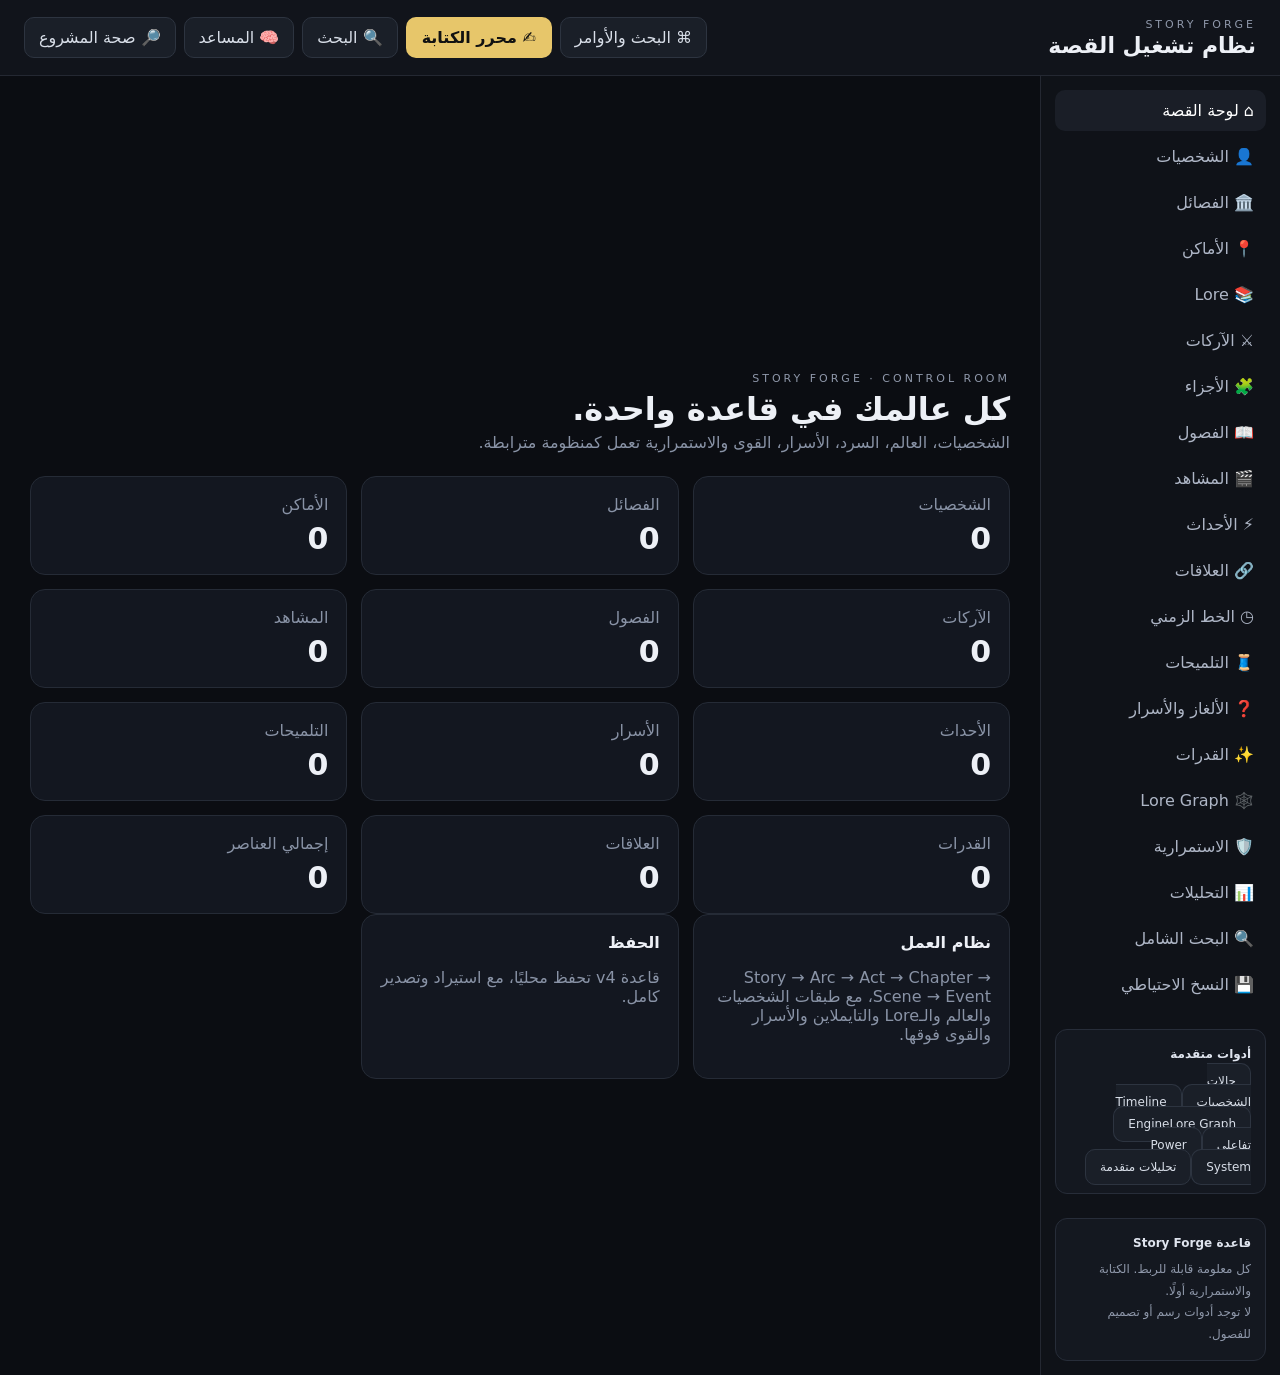
==== commit 6348d59e: "feat(story-forge): expose advanced analytics from main hub" ====
--- a/story-forge/index.html
+++ b/story-forge/index.html
@@ -1 +1 @@
-<!doctype html><html lang="ar" dir="rtl"><head><meta charset="utf-8"><meta name="viewport" content="width=device-width,initial-scale=1,viewport-fit=cover"><meta name="theme-color" content="#0b0d12"><link rel="manifest" href="manifest.webmanifest"><title>Story Forge — نظام تشغيل القصة</title><link rel="stylesheet" href="style.css"></head><body><header class="topbar"><div><div class="eyebrow">STORY FORGE</div><h1>نظام تشغيل القصة</h1></div><div class="top-actions"><button class="ghost" id="paletteBtn">⌘ البحث والأوامر</button><a class="primary" href="writer.html">✍️ محرر الكتابة</a><a class="ghost" href="search.html">🔍 البحث</a><a class="ghost" href="assistant.html">🧠 المساعد</a><a class="ghost" href="health.html">🔎 صحة المشروع</a></div></header><div class="app"><aside class="sidebar"><button class="nav active" data-view="dashboard">⌂ لوحة القصة</button><button class="nav" data-view="characters">👤 الشخصيات</button><button class="nav" data-view="factions">🏛️ الفصائل</button><button class="nav" data-view="locations">📍 الأماكن</button><button class="nav" data-view="lore">📚 Lore</button><button class="nav" data-view="arcs">⚔️ الآركات</button><button class="nav" data-view="acts">🧩 الأجزاء</button><button class="nav" data-view="chapters">📖 الفصول</button><button class="nav" data-view="scenes">🎬 المشاهد</button><button class="nav" data-view="events">⚡ الأحداث</button><button class="nav" data-view="relationships">🔗 العلاقات</button><button class="nav" data-view="timeline">◷ الخط الزمني</button><button class="nav" data-view="foreshadows">🧵 التلميحات</button><button class="nav" data-view="mysteries">❓ الألغاز والأسرار</button><button class="nav" data-view="abilities">✨ القدرات</button><button class="nav" data-view="graph">🕸️ Lore Graph</button><button class="nav" data-view="continuity">🛡️ الاستمرارية</button><button class="nav" data-view="analytics">📊 التحليلات</button><button class="nav" data-view="search">🔍 البحث الشامل</button><button class="nav" data-view="export">💾 النسخ الاحتياطي</button><div class="side-note"><b>أدوات متقدمة</b><a class="ghost" href="states.html">حالات الشخصيات</a><a class="ghost" href="timeline-engine.html">Timeline Engine</a><a class="ghost" href="graph.html">Lore Graph تفاعلي</a><a class="ghost" href="power.html">Power System</a></div><div class="side-note"><b>قاعدة Story Forge</b><span>كل معلومة قابلة للربط. الكتابة والاستمرارية أولًا.</span><span>لا توجد أدوات رسم أو تصميم للفصول.</span></div></aside><main id="main"></main></div><div id="palette" class="modal hidden"><div class="modal-card"><div class="row"><h2 style="margin:0">البحث والأوامر</h2><button id="closePalette" class="ghost">×</button></div><input id="paletteInput" class="search" placeholder="اكتب اسمًا، وظيفة، أو كلمة مفتاحية..."><div id="paletteResults" class="item"></div></div></div><script src="core.js"></script><script src="app.js"></script><script>if('serviceWorker' in navigator)navigator.serviceWorker.register('./sw.js').catch(()=>{});</script></body></html>+<!doctype html><html lang="ar" dir="rtl"><head><meta charset="utf-8"><meta name="viewport" content="width=device-width,initial-scale=1,viewport-fit=cover"><meta name="theme-color" content="#0b0d12"><link rel="manifest" href="manifest.webmanifest"><title>Story Forge — نظام تشغيل القصة</title><link rel="stylesheet" href="style.css"></head><body><header class="topbar"><div><div class="eyebrow">STORY FORGE</div><h1>نظام تشغيل القصة</h1></div><div class="top-actions"><button class="ghost" id="paletteBtn">⌘ البحث والأوامر</button><a class="primary" href="writer.html">✍️ محرر الكتابة</a><a class="ghost" href="search.html">🔍 البحث</a><a class="ghost" href="assistant.html">🧠 المساعد</a><a class="ghost" href="health.html">🔎 صحة المشروع</a></div></header><div class="app"><aside class="sidebar"><button class="nav active" data-view="dashboard">⌂ لوحة القصة</button><button class="nav" data-view="characters">👤 الشخصيات</button><button class="nav" data-view="factions">🏛️ الفصائل</button><button class="nav" data-view="locations">📍 الأماكن</button><button class="nav" data-view="lore">📚 Lore</button><button class="nav" data-view="arcs">⚔️ الآركات</button><button class="nav" data-view="acts">🧩 الأجزاء</button><button class="nav" data-view="chapters">📖 الفصول</button><button class="nav" data-view="scenes">🎬 المشاهد</button><button class="nav" data-view="events">⚡ الأحداث</button><button class="nav" data-view="relationships">🔗 العلاقات</button><button class="nav" data-view="timeline">◷ الخط الزمني</button><button class="nav" data-view="foreshadows">🧵 التلميحات</button><button class="nav" data-view="mysteries">❓ الألغاز والأسرار</button><button class="nav" data-view="abilities">✨ القدرات</button><button class="nav" data-view="graph">🕸️ Lore Graph</button><button class="nav" data-view="continuity">🛡️ الاستمرارية</button><button class="nav" data-view="analytics">📊 التحليلات</button><button class="nav" data-view="search">🔍 البحث الشامل</button><button class="nav" data-view="export">💾 النسخ الاحتياطي</button><div class="side-note"><b>أدوات متقدمة</b><a class="ghost" href="states.html">حالات الشخصيات</a><a class="ghost" href="timeline-engine.html">Timeline Engine</a><a class="ghost" href="graph.html">Lore Graph تفاعلي</a><a class="ghost" href="power.html">Power System</a><a class="ghost" href="analytics.html">تحليلات متقدمة</a></div><div class="side-note"><b>قاعدة Story Forge</b><span>كل معلومة قابلة للربط. الكتابة والاستمرارية أولًا.</span><span>لا توجد أدوات رسم أو تصميم للفصول.</span></div></aside><main id="main"></main></div><div id="palette" class="modal hidden"><div class="modal-card"><div class="row"><h2 style="margin:0">البحث والأوامر</h2><button id="closePalette" class="ghost">×</button></div><input id="paletteInput" class="search" placeholder="اكتب اسمًا، وظيفة، أو كلمة مفتاحية..."><div id="paletteResults" class="item"></div></div></div><script src="core.js"></script><script src="history.js"></script><script src="app.js"></script><script>if('serviceWorker' in navigator)navigator.serviceWorker.register('./sw.js').catch(()=>{});</script></body></html>
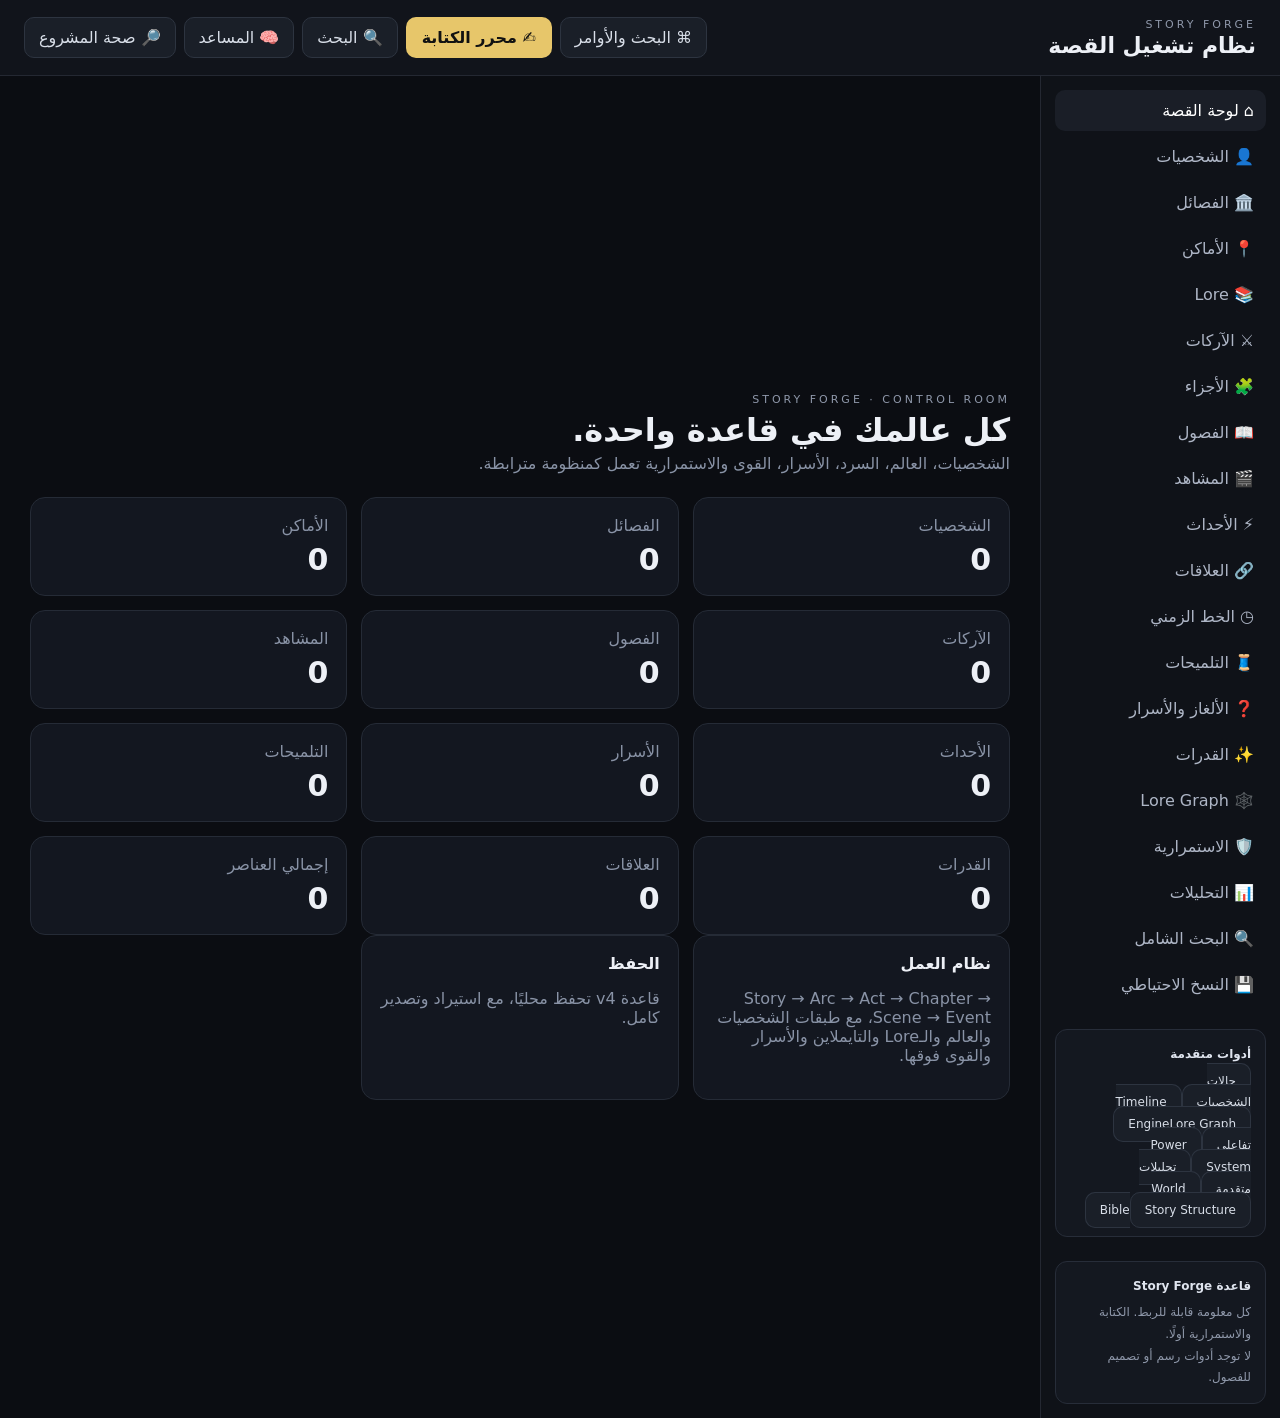
==== commit 499cf6a6: "feat(story-forge): expose story structure and world bible modules" ====
--- a/story-forge/index.html
+++ b/story-forge/index.html
@@ -1 +1 @@
-<!doctype html><html lang="ar" dir="rtl"><head><meta charset="utf-8"><meta name="viewport" content="width=device-width,initial-scale=1,viewport-fit=cover"><meta name="theme-color" content="#0b0d12"><link rel="manifest" href="manifest.webmanifest"><title>Story Forge — نظام تشغيل القصة</title><link rel="stylesheet" href="style.css"></head><body><header class="topbar"><div><div class="eyebrow">STORY FORGE</div><h1>نظام تشغيل القصة</h1></div><div class="top-actions"><button class="ghost" id="paletteBtn">⌘ البحث والأوامر</button><a class="primary" href="writer.html">✍️ محرر الكتابة</a><a class="ghost" href="search.html">🔍 البحث</a><a class="ghost" href="assistant.html">🧠 المساعد</a><a class="ghost" href="health.html">🔎 صحة المشروع</a></div></header><div class="app"><aside class="sidebar"><button class="nav active" data-view="dashboard">⌂ لوحة القصة</button><button class="nav" data-view="characters">👤 الشخصيات</button><button class="nav" data-view="factions">🏛️ الفصائل</button><button class="nav" data-view="locations">📍 الأماكن</button><button class="nav" data-view="lore">📚 Lore</button><button class="nav" data-view="arcs">⚔️ الآركات</button><button class="nav" data-view="acts">🧩 الأجزاء</button><button class="nav" data-view="chapters">📖 الفصول</button><button class="nav" data-view="scenes">🎬 المشاهد</button><button class="nav" data-view="events">⚡ الأحداث</button><button class="nav" data-view="relationships">🔗 العلاقات</button><button class="nav" data-view="timeline">◷ الخط الزمني</button><button class="nav" data-view="foreshadows">🧵 التلميحات</button><button class="nav" data-view="mysteries">❓ الألغاز والأسرار</button><button class="nav" data-view="abilities">✨ القدرات</button><button class="nav" data-view="graph">🕸️ Lore Graph</button><button class="nav" data-view="continuity">🛡️ الاستمرارية</button><button class="nav" data-view="analytics">📊 التحليلات</button><button class="nav" data-view="search">🔍 البحث الشامل</button><button class="nav" data-view="export">💾 النسخ الاحتياطي</button><div class="side-note"><b>أدوات متقدمة</b><a class="ghost" href="states.html">حالات الشخصيات</a><a class="ghost" href="timeline-engine.html">Timeline Engine</a><a class="ghost" href="graph.html">Lore Graph تفاعلي</a><a class="ghost" href="power.html">Power System</a><a class="ghost" href="analytics.html">تحليلات متقدمة</a></div><div class="side-note"><b>قاعدة Story Forge</b><span>كل معلومة قابلة للربط. الكتابة والاستمرارية أولًا.</span><span>لا توجد أدوات رسم أو تصميم للفصول.</span></div></aside><main id="main"></main></div><div id="palette" class="modal hidden"><div class="modal-card"><div class="row"><h2 style="margin:0">البحث والأوامر</h2><button id="closePalette" class="ghost">×</button></div><input id="paletteInput" class="search" placeholder="اكتب اسمًا، وظيفة، أو كلمة مفتاحية..."><div id="paletteResults" class="item"></div></div></div><script src="core.js"></script><script src="history.js"></script><script src="app.js"></script><script>if('serviceWorker' in navigator)navigator.serviceWorker.register('./sw.js').catch(()=>{});</script></body></html>+<!doctype html><html lang="ar" dir="rtl"><head><meta charset="utf-8"><meta name="viewport" content="width=device-width,initial-scale=1,viewport-fit=cover"><meta name="theme-color" content="#0b0d12"><link rel="manifest" href="manifest.webmanifest"><title>Story Forge — نظام تشغيل القصة</title><link rel="stylesheet" href="style.css"></head><body><header class="topbar"><div><div class="eyebrow">STORY FORGE</div><h1>نظام تشغيل القصة</h1></div><div class="top-actions"><button class="ghost" id="paletteBtn">⌘ البحث والأوامر</button><a class="primary" href="writer.html">✍️ محرر الكتابة</a><a class="ghost" href="search.html">🔍 البحث</a><a class="ghost" href="assistant.html">🧠 المساعد</a><a class="ghost" href="health.html">🔎 صحة المشروع</a></div></header><div class="app"><aside class="sidebar"><button class="nav active" data-view="dashboard">⌂ لوحة القصة</button><button class="nav" data-view="characters">👤 الشخصيات</button><button class="nav" data-view="factions">🏛️ الفصائل</button><button class="nav" data-view="locations">📍 الأماكن</button><button class="nav" data-view="lore">📚 Lore</button><button class="nav" data-view="arcs">⚔️ الآركات</button><button class="nav" data-view="acts">🧩 الأجزاء</button><button class="nav" data-view="chapters">📖 الفصول</button><button class="nav" data-view="scenes">🎬 المشاهد</button><button class="nav" data-view="events">⚡ الأحداث</button><button class="nav" data-view="relationships">🔗 العلاقات</button><button class="nav" data-view="timeline">◷ الخط الزمني</button><button class="nav" data-view="foreshadows">🧵 التلميحات</button><button class="nav" data-view="mysteries">❓ الألغاز والأسرار</button><button class="nav" data-view="abilities">✨ القدرات</button><button class="nav" data-view="graph">🕸️ Lore Graph</button><button class="nav" data-view="continuity">🛡️ الاستمرارية</button><button class="nav" data-view="analytics">📊 التحليلات</button><button class="nav" data-view="search">🔍 البحث الشامل</button><button class="nav" data-view="export">💾 النسخ الاحتياطي</button><div class="side-note"><b>أدوات متقدمة</b><a class="ghost" href="states.html">حالات الشخصيات</a><a class="ghost" href="timeline-engine.html">Timeline Engine</a><a class="ghost" href="graph.html">Lore Graph تفاعلي</a><a class="ghost" href="power.html">Power System</a><a class="ghost" href="analytics.html">تحليلات متقدمة</a><a class="ghost" href="world-bible.html">World Bible</a><a class="ghost" href="structure.html">Story Structure</a></div><div class="side-note"><b>قاعدة Story Forge</b><span>كل معلومة قابلة للربط. الكتابة والاستمرارية أولًا.</span><span>لا توجد أدوات رسم أو تصميم للفصول.</span></div></aside><main id="main"></main></div><div id="palette" class="modal hidden"><div class="modal-card"><div class="row"><h2 style="margin:0">البحث والأوامر</h2><button id="closePalette" class="ghost">×</button></div><input id="paletteInput" class="search" placeholder="اكتب اسمًا، وظيفة، أو كلمة مفتاحية..."><div id="paletteResults" class="item"></div></div></div><script src="core.js"></script><script src="history.js"></script><script src="app.js"></script><script>if('serviceWorker' in navigator)navigator.serviceWorker.register('./sw.js').catch(()=>{});</script></body></html>
